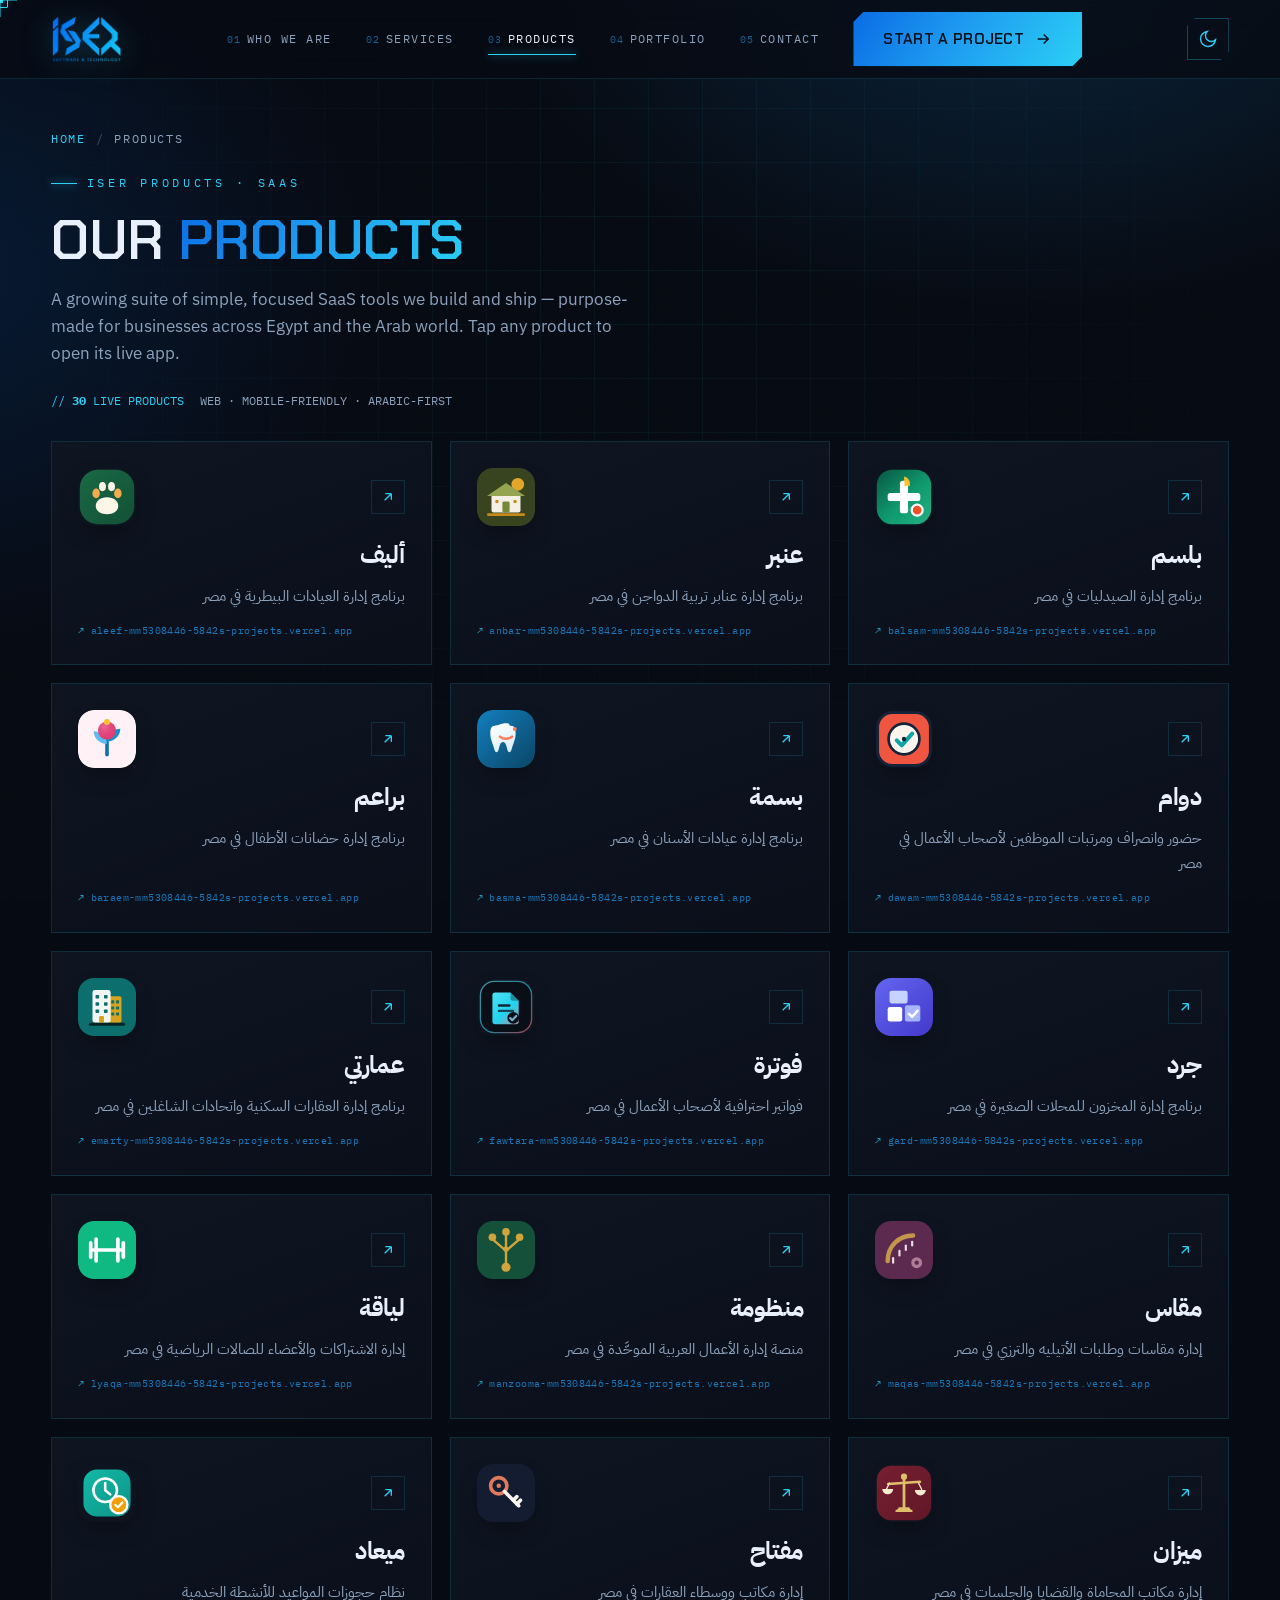
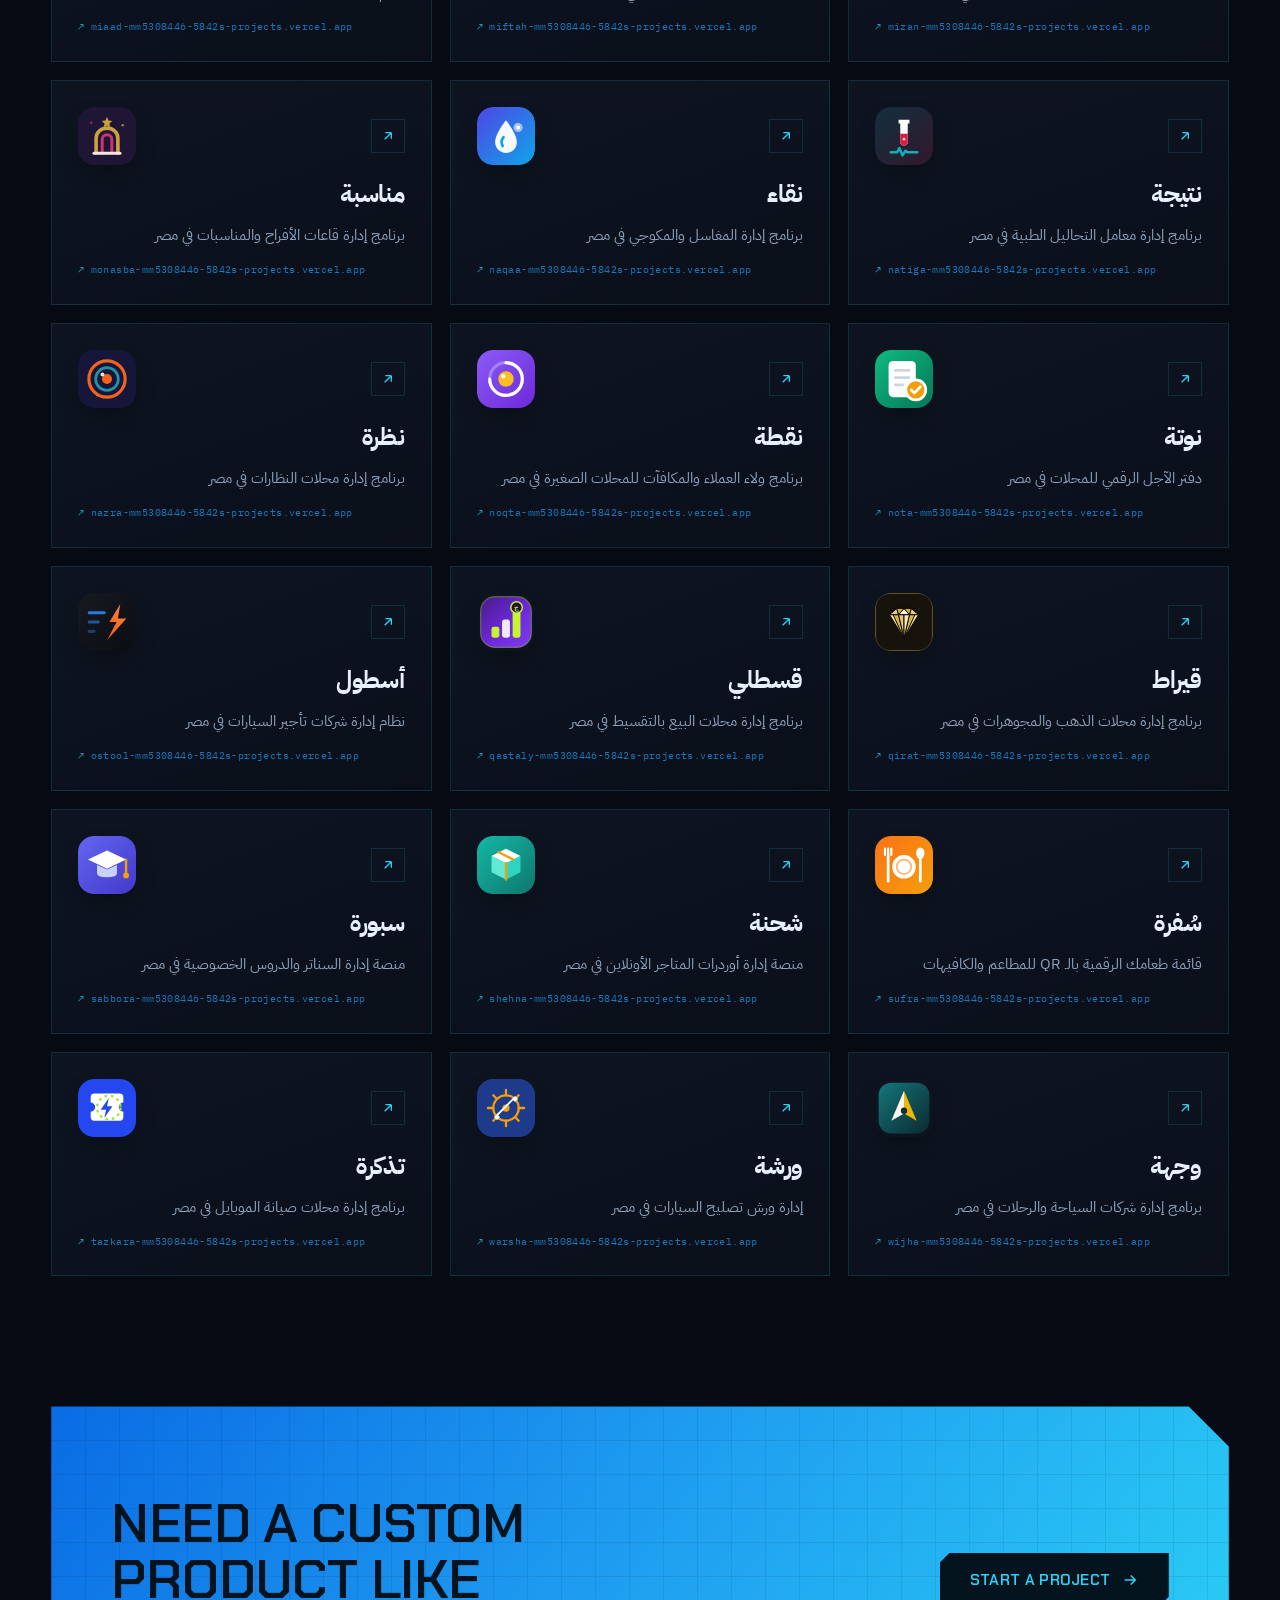
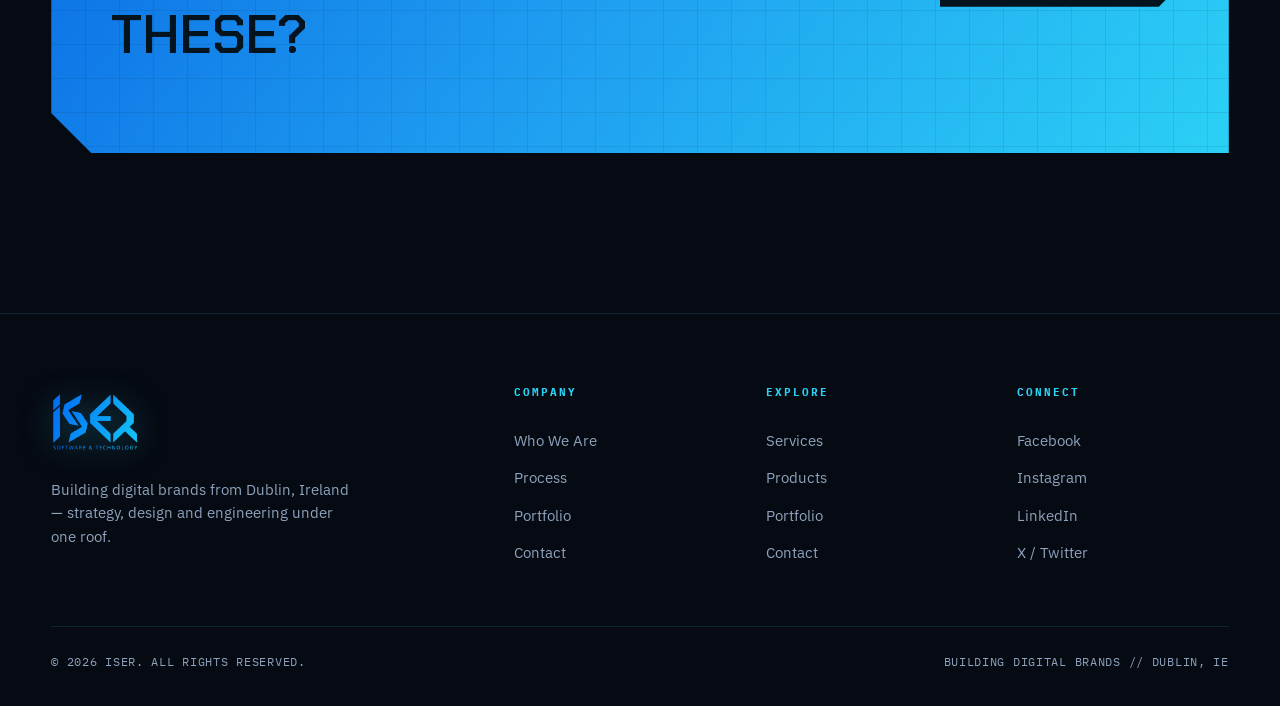
==== products.html @ 521febb8 "Add Products page with 30 live SaaS products - New products.html: data-driven grid of 30 ISER SaaS p" ====
<!DOCTYPE html>
<html lang="en">
<head>
<meta charset="UTF-8" />
<meta name="viewport" content="width=device-width, initial-scale=1.0" />
<title>Products — ISER Software &amp; Technology</title>
<meta name="description" content="ISER products — a suite of simple, powerful Arabic SaaS tools for businesses in Egypt: clinics, invoicing, inventory, bookings, schools and more." />
<meta name="theme-color" content="#060A12" />
<link rel="icon" href="data:image/svg+xml,%3Csvg xmlns='http://www.w3.org/2000/svg' viewBox='0 0 40 44'%3E%3Cdefs%3E%3ClinearGradient id='g' x1='0' y1='0' x2='1' y2='1'%3E%3Cstop offset='0' stop-color='%230A6CE4'/%3E%3Cstop offset='1' stop-color='%232BD0F5'/%3E%3C/linearGradient%3E%3C/defs%3E%3Cpath d='M2 7 L9 4 L9 33 L2 36 Z' fill='url(%23g)'/%3E%3Cpath d='M14 4 L26 9 L20 14 L14 11 Z' fill='url(%23g)'/%3E%3Cpath d='M14 16 L26 11 L26 21 L14 26 Z' fill='url(%23g)'/%3E%3Cpath d='M14 28 L26 23 L20 33 L14 40 Z' fill='url(%23g)'/%3E%3Cpath d='M30 4 L38 9 L38 20 L30 24 L34 14 Z' fill='url(%23g)'/%3E%3Cpath d='M30 26 L38 23 L38 40 L30 40 Z' fill='url(%23g)'/%3E%3C/svg%3E" />
<script>(function(){try{if(localStorage.getItem('iser-theme')==='light')document.documentElement.setAttribute('data-theme','light');}catch(e){}})();</script>
<link rel="preconnect" href="https://fonts.googleapis.com" />
<link rel="preconnect" href="https://fonts.gstatic.com" crossorigin />
<link href="https://fonts.googleapis.com/css2?family=Chakra+Petch:wght@400;500;600;700&family=IBM+Plex+Mono:wght@400;500;600&family=IBM+Plex+Sans:wght@400;500;600;700&family=IBM+Plex+Sans+Arabic:wght@400;500;600;700&display=swap" rel="stylesheet" />
<link rel="stylesheet" href="assets/iser.css" />
</head>
<body>
<a class="skip" href="#main">Skip to content</a>
<div class="bg-field"></div>
<div class="bg-grid"></div>
<div class="bg-noise"></div>
<div class="progress" id="progress"></div>
<div class="reticle" id="reticle"><i></i></div>
<div class="dot-follow" id="dot"></div>

<!-- ============ HEADER ============ -->
<header id="header" class="scrolled">
  <div class="wrap nav">
    <a href="index.html" class="brand" aria-label="ISER — Software &amp; Technology, home" data-hot>
      <img src="logo.png" alt="ISER — Software &amp; Technology" class="brand-logo" width="72" height="50" />
    </a>
    <nav class="menu">
      <a class="lnk" href="index.html#about"><span>01</span>Who We Are</a>
      <a class="lnk" href="index.html#services"><span>02</span>Services</a>
      <a class="lnk active" href="products.html"><span>03</span>Products</a>
      <a class="lnk" href="index.html#work"><span>04</span>Portfolio</a>
      <a class="lnk" href="index.html#contact"><span>05</span>Contact</a>
      <a class="btn btn-primary" href="index.html#contact" data-hot>Start a Project
        <svg viewBox="0 0 24 24" fill="none" stroke="currentColor" stroke-width="2"><path d="M5 12h14M13 6l6 6-6 6"/></svg>
      </a>
    </nav>
    <div class="nav-right">
      <button class="theme-toggle" id="themeToggle" aria-label="Toggle colour theme" data-hot></button>
      <button class="burger" id="burger" aria-label="Menu"><span></span><span></span><span></span></button>
    </div>
  </div>
</header>
<div class="mobile-menu" id="mobileMenu">
  <a href="index.html#about">Who We Are</a>
  <a href="index.html#services">Services</a>
  <a href="products.html">Products</a>
  <a href="index.html#work">Portfolio</a>
  <a href="index.html#contact">Contact</a>
  <a class="btn btn-primary" href="index.html#contact">Start a Project</a>
</div>

<!-- ============ PRODUCTS ============ -->
<main class="pd wrap" id="main">
  <div class="pd-breadcrumb">
    <a href="index.html" data-hot>Home</a><span class="sep">/</span>
    <span>Products</span>
  </div>

  <div class="section-head reveal show" style="margin-bottom:30px">
    <span class="eyebrow">ISER PRODUCTS · SaaS</span>
    <h2>Our <span class="grad-text">Products</span></h2>
    <p class="lead">A growing suite of simple, focused SaaS tools we build and ship — purpose-made for businesses across Egypt and the Arab world. Tap any product to open its live app.</p>
    <div class="products-meta">
      <span>// <b id="pcount">0</b> LIVE PRODUCTS</span>
      <span style="color:var(--muted)">WEB · MOBILE-FRIENDLY · ARABIC-FIRST</span>
    </div>
  </div>

  <div class="products-grid" id="grid"></div>
</main>

<!-- ============ CTA BAND ============ -->
<section class="section" style="padding-top:90px">
  <div class="wrap">
    <div class="cta-band reveal show">
      <div class="inner">
        <h2>Need a custom product like these?</h2>
        <a class="btn btn-dark" href="index.html#contact" data-hot>Start a Project
          <svg viewBox="0 0 24 24" fill="none" stroke="currentColor" stroke-width="2"><path d="M5 12h14M13 6l6 6-6 6"/></svg>
        </a>
      </div>
    </div>
  </div>
</section>

<!-- ============ FOOTER ============ -->
<footer>
  <div class="wrap">
    <div class="top">
      <div class="fcol">
        <a href="index.html" class="brand" style="margin-bottom:6px" data-hot>
          <img src="logo.png" alt="ISER — Software &amp; Technology" class="brand-logo footer-logo" width="89" height="62" />
        </a>
        <p class="ftag">Building digital brands from Dublin, Ireland — strategy, design and engineering under one roof.</p>
      </div>
      <div class="fcol">
        <h5>Company</h5>
        <a href="index.html#about">Who We Are</a><a href="index.html#process">Process</a><a href="index.html#work">Portfolio</a><a href="index.html#contact">Contact</a>
      </div>
      <div class="fcol">
        <h5>Explore</h5>
        <a href="index.html#services">Services</a><a href="products.html">Products</a><a href="index.html#work">Portfolio</a><a href="index.html#contact">Contact</a>
      </div>
      <div class="fcol">
        <h5>Connect</h5>
        <a href="https://facebook.com/profile.php?id=100067185625061" target="_blank" rel="noopener">Facebook</a>
        <a href="https://instagram.com/iser0pp/" target="_blank" rel="noopener">Instagram</a>
        <a href="https://linkedin.com/in/iser-co-bb076230a/" target="_blank" rel="noopener">LinkedIn</a>
        <a href="https://twitter.com/isertech" target="_blank" rel="noopener">X / Twitter</a>
      </div>
    </div>
    <div class="bottom">
      <span>© 2026 ISER. ALL RIGHTS RESERVED.</span>
      <span>BUILDING DIGITAL BRANDS // DUBLIN, IE</span>
    </div>
  </div>
</footer>

<a class="totop" id="totop" href="#main" aria-label="Back to top">
  <svg viewBox="0 0 24 24" fill="none" stroke="currentColor" stroke-width="2"><path d="m6 14 6-6 6 6"/></svg>
</a>

<script>
/* ===== products data (injected at build) ===== */
var PRODUCTS=[{"slug":"aleef","name":"أليف","tagline":"برنامج إدارة العيادات البيطرية في مصر"},{"slug":"anbar","name":"عنبر","tagline":"برنامج إدارة عنابر تربية الدواجن في مصر"},{"slug":"balsam","name":"بلسم","tagline":"برنامج إدارة الصيدليات في مصر"},{"slug":"baraem","name":"براعم","tagline":"برنامج إدارة حضانات الأطفال في مصر"},{"slug":"basma","name":"بسمة","tagline":"برنامج إدارة عيادات الأسنان في مصر"},{"slug":"dawam","name":"دوام","tagline":"حضور وانصراف ومرتبات الموظفين لأصحاب الأعمال في مصر"},{"slug":"emarty","name":"عمارتي","tagline":"برنامج إدارة العقارات السكنية واتحادات الشاغلين في مصر"},{"slug":"fawtara","name":"فوترة","tagline":"فواتير احترافية لأصحاب الأعمال في مصر"},{"slug":"gard","name":"جرد","tagline":"برنامج إدارة المخزون للمحلات الصغيرة في مصر"},{"slug":"lyaqa","name":"لياقة","tagline":"إدارة الاشتراكات والأعضاء للصالات الرياضية في مصر"},{"slug":"manzooma","name":"منظومة","tagline":"منصة إدارة الأعمال العربية الموحَّدة في مصر"},{"slug":"maqas","name":"مقاس","tagline":"إدارة مقاسات وطلبات الأتيليه والترزي في مصر"},{"slug":"miaad","name":"ميعاد","tagline":"نظام حجوزات المواعيد للأنشطة الخدمية"},{"slug":"miftah","name":"مفتاح","tagline":"إدارة مكاتب ووسطاء العقارات في مصر"},{"slug":"mizan","name":"ميزان","tagline":"إدارة مكاتب المحاماة والقضايا والجلسات في مصر"},{"slug":"monasba","name":"مناسبة","tagline":"برنامج إدارة قاعات الأفراح والمناسبات في مصر"},{"slug":"naqaa","name":"نقاء","tagline":"برنامج إدارة المغاسل والمكوجي في مصر"},{"slug":"natiga","name":"نتيجة","tagline":"برنامج إدارة معامل التحاليل الطبية في مصر"},{"slug":"nazra","name":"نظرة","tagline":"برنامج إدارة محلات النظارات في مصر"},{"slug":"noqta","name":"نقطة","tagline":"برنامج ولاء العملاء والمكافآت للمحلات الصغيرة في مصر"},{"slug":"nota","name":"نوتة","tagline":"دفتر الآجل الرقمي للمحلات في مصر"},{"slug":"ostool","name":"أسطول","tagline":"نظام إدارة شركات تأجير السيارات في مصر"},{"slug":"qastaly","name":"قسطلي","tagline":"برنامج إدارة محلات البيع بالتقسيط في مصر"},{"slug":"qirat","name":"قيراط","tagline":"برنامج إدارة محلات الذهب والمجوهرات في مصر"},{"slug":"sabbora","name":"سبورة","tagline":"منصة إدارة السناتر والدروس الخصوصية في مصر"},{"slug":"shehna","name":"شحنة","tagline":"منصة إدارة أوردرات المتاجر الأونلاين في مصر"},{"slug":"sufra","name":"سُفرة","tagline":"قائمة طعامك الرقمية بالـ QR للمطاعم والكافيهات"},{"slug":"tazkara","name":"تذكرة","tagline":"برنامج إدارة محلات صيانة الموبايل في مصر"},{"slug":"warsha","name":"ورشة","tagline":"إدارة ورش تصليح السيارات في مصر"},{"slug":"wijha","name":"وجهة","tagline":"برنامج إدارة شركات السياحة والرحلات في مصر"}];
var SCOPE='mm5308446-5842s-projects';

(function(){
  var grid=document.getElementById('grid');
  var arrow='<svg viewBox="0 0 24 24" fill="none" stroke="currentColor" stroke-width="2"><path d="M7 17 17 7M17 7H8M17 7v9"/></svg>';
  grid.innerHTML=PRODUCTS.map(function(p,i){
    var host=p.slug+'-'+SCOPE+'.vercel.app';
    var url='https://'+host+'/';
    return '<a class="pcard reveal" style="transition-delay:'+((i%6)*55)+'ms" href="'+url+'" target="_blank" rel="noopener" data-hot>'
      +'<div class="pcard-top"><img class="pcard-logo" src="assets/products/'+p.slug+'.svg" alt="'+p.name+'" loading="lazy" width="58" height="58">'
      +'<span class="pcard-go">'+arrow+'</span></div>'
      +'<h3 class="ar" dir="rtl">'+p.name+'</h3>'
      +'<p class="ar" dir="rtl">'+p.tagline+'</p>'
      +'<span class="purl">'+host+'</span></a>';
  }).join('');
  var c=document.getElementById('pcount'); if(c) c.textContent=PRODUCTS.length;

  var io=new IntersectionObserver(function(es){es.forEach(function(e){if(e.isIntersecting){e.target.classList.add('show');io.unobserve(e.target);}});},{threshold:.08});
  document.querySelectorAll('.reveal').forEach(function(el){io.observe(el);});
  bindHot();
})();

/* ===== shared interactions ===== */
function bindHot(){
  var ret=document.getElementById('reticle');if(!ret)return;
  document.querySelectorAll('a,button,input,textarea,[data-hot]').forEach(function(el){
    if(el.__hot)return; el.__hot=1;
    el.addEventListener('mouseenter',function(){ret.classList.add('hot');});
    el.addEventListener('mouseleave',function(){ret.classList.remove('hot');});
  });
}
(function(){
  if(window.matchMedia('(max-width:900px)').matches) return;
  var ret=document.getElementById('reticle'),dot=document.getElementById('dot');
  var mx=0,my=0,dx=0,dy=0;
  addEventListener('mousemove',function(e){mx=e.clientX;my=e.clientY;ret.style.transform='translate('+mx+'px,'+my+'px)';});
  (function loop(){dx+=(mx-dx)*.18;dy+=(my-dy)*.18;dot.style.transform='translate('+dx+'px,'+dy+'px)';requestAnimationFrame(loop);})();
  addEventListener('mousedown',function(){ret.classList.add('dot');});
  addEventListener('mouseup',function(){ret.classList.remove('dot');});
})();

var header=document.getElementById('header'),progress=document.getElementById('progress'),totop=document.getElementById('totop');
addEventListener('scroll',function(){
  var y=scrollY;totop.classList.toggle('show',y>500);
  var h=document.documentElement.scrollHeight-innerHeight;progress.style.width=(h>0?y/h*100:0)+'%';
},{passive:true});

var burger=document.getElementById('burger'),mm=document.getElementById('mobileMenu');
burger.addEventListener('click',function(){mm.classList.toggle('open');});
mm.querySelectorAll('a').forEach(function(a){a.addEventListener('click',function(){mm.classList.remove('open');});});

(function(){
  var root=document.documentElement,btn=document.getElementById('themeToggle');if(!btn)return;
  var moon='<svg viewBox="0 0 24 24" fill="none" stroke="currentColor" stroke-width="1.7"><path d="M21 13A9 9 0 1 1 11 3a7 7 0 0 0 10 10Z"/></svg>';
  var sun='<svg viewBox="0 0 24 24" fill="none" stroke="currentColor" stroke-width="1.7"><circle cx="12" cy="12" r="4"/><path d="M12 2v2M12 20v2M2 12h2M20 12h2M5 5l1.4 1.4M17.6 17.6 19 19M19 5l-1.4 1.4M6.4 17.6 5 19"/></svg>';
  function paint(){var light=root.getAttribute('data-theme')==='light';btn.innerHTML=light?sun:moon;
    btn.setAttribute('aria-label',light?'Switch to dark mode':'Switch to light mode');}
  paint();
  btn.addEventListener('click',function(){var light=root.getAttribute('data-theme')==='light';
    if(light){root.removeAttribute('data-theme');}else{root.setAttribute('data-theme','light');}
    try{localStorage.setItem('iser-theme',light?'dark':'light');}catch(e){}paint();});
})();
</script>
</body>
</html>
---- assets/iser.css ----
/* ============================================================
   ISER — "Engineered / Blueprint" design system
   Angular, faceted, technical. Brand blue→cyan from the logo.
   ============================================================ */
:root{
  --ink:#060A12;
  --ink-2:#0A0F1A;
  --panel:#0E1521;
  --panel-2:#111A28;
  --line:rgba(43,208,245,.14);
  --line-strong:rgba(43,208,245,.30);
  --blue-deep:#0A6CE4;
  --blue:#1E9BF0;
  --cyan:#2BD0F5;
  --cyan-lt:#5FE0FF;
  --text:#E7F0FB;
  --muted:#8DA2BC;
  --muted-2:#5E738F;
  --grad:linear-gradient(125deg,var(--blue-deep) 0%,var(--blue) 45%,var(--cyan) 100%);
  --grad-soft:linear-gradient(125deg,rgba(10,108,228,.18),rgba(43,208,245,.18));
  --cut:18px;
  --maxw:1240px;
  --ease:cubic-bezier(.16,1,.3,1);
}
/* ---- light theme (keeps brand blue/cyan + angular identity) ---- */
[data-theme="light"]{
  --ink:#EEF4FC;--ink-2:#E3ECF8;--panel:#FFFFFF;--panel-2:#F3F8FF;
  --line:rgba(10,90,200,.16);--line-strong:rgba(10,90,200,.34);
  --text:#091A2C;--muted:#4A6079;
  --grad-soft:linear-gradient(125deg,rgba(10,108,228,.12),rgba(43,208,245,.14));
}
[data-theme="light"] .bg-field{background:radial-gradient(900px 600px at 80% -5%,rgba(30,155,240,.16),transparent 60%),radial-gradient(800px 700px at -5% 30%,rgba(10,108,228,.10),transparent 55%),var(--ink)}
[data-theme="light"] header.scrolled{background:rgba(255,255,255,.82)}
[data-theme="light"] .mobile-menu{background:rgba(238,244,252,.97)}
[data-theme="light"] .marquee{background:rgba(10,108,228,.04)}
[data-theme="light"] .bg-noise{opacity:.02}
[data-theme="light"] .reticle{mix-blend-mode:normal}
[data-theme="light"] .hero-card,[data-theme="light"] .form{box-shadow:0 24px 60px -34px rgba(10,90,200,.5)}
*{margin:0;padding:0;box-sizing:border-box}
html{scroll-behavior:smooth}
body{
  background:var(--ink);
  color:var(--text);
  font-family:"IBM Plex Sans",sans-serif;
  line-height:1.6;
  overflow-x:hidden;
  -webkit-font-smoothing:antialiased;
  cursor:none;
}
@media (max-width:900px){body{cursor:auto}}
::selection{background:var(--cyan);color:#03121b}
a{color:inherit;text-decoration:none}
img,svg{display:block;max-width:100%}
:focus-visible{outline:2px solid var(--cyan);outline-offset:3px}
.skip{position:fixed;left:-9999px;top:0;z-index:2000;background:var(--cyan);color:#02121d;padding:10px 16px;
  font-family:"IBM Plex Mono",monospace;font-size:.78rem;letter-spacing:.1em;text-transform:uppercase}
.skip:focus{left:10px;top:10px}
.nav-right{display:flex;align-items:center;gap:14px}
.theme-toggle{width:42px;height:42px;display:grid;place-items:center;background:transparent;border:1px solid var(--line-strong);color:var(--cyan);cursor:none;
  clip-path:polygon(8px 0,100% 0,100% calc(100% - 8px),calc(100% - 8px) 100%,0 100%,0 8px);transition:.3s var(--ease)}
.theme-toggle:hover{background:var(--grad-soft);transform:translateY(-2px)}
.theme-toggle svg{width:20px;height:20px}

/* ---- Blueprint backdrop ---- */
.bg-field{position:fixed;inset:0;z-index:-3;background:
  radial-gradient(900px 600px at 80% -5%,rgba(30,155,240,.18),transparent 60%),
  radial-gradient(800px 700px at -5% 30%,rgba(10,108,228,.16),transparent 55%),
  var(--ink);}
.bg-grid{position:fixed;inset:0;z-index:-2;pointer-events:none;opacity:.5;
  background-image:linear-gradient(var(--line) 1px,transparent 1px),linear-gradient(90deg,var(--line) 1px,transparent 1px);
  background-size:54px 54px;mask-image:radial-gradient(circle at 50% 30%,#000 0%,transparent 78%);
  animation:gridpan 24s linear infinite;}
@keyframes gridpan{to{background-position:54px 54px}}
.bg-noise{position:fixed;inset:0;z-index:-1;pointer-events:none;opacity:.035;mix-blend-mode:overlay;
  background-image:url("data:image/svg+xml,%3Csvg xmlns='http://www.w3.org/2000/svg' width='120' height='120'%3E%3Cfilter id='n'%3E%3CfeTurbulence type='fractalNoise' baseFrequency='.85' numOctaves='3'/%3E%3C/filter%3E%3Crect width='100%25' height='100%25' filter='url(%23n)'/%3E%3C/svg%3E");}

/* ---- custom cursor reticle ---- */
.reticle{position:fixed;top:0;left:0;z-index:9999;pointer-events:none;width:34px;height:34px;margin:-17px 0 0 -17px;
  transition:transform .12s var(--ease),opacity .2s,width .2s,height .2s;mix-blend-mode:screen}
.reticle::before,.reticle::after{content:"";position:absolute;background:var(--cyan)}
.reticle::before{left:50%;top:0;width:1px;height:100%;transform:translateX(-.5px)}
.reticle::after{top:50%;left:0;height:1px;width:100%;transform:translateY(-.5px)}
.reticle i{position:absolute;inset:9px;border:1px solid var(--cyan);border-radius:1px}
.reticle.dot i{inset:13px;background:var(--cyan)}
.reticle.hot{width:54px;height:54px;margin:-27px 0 0 -27px}
.dot-follow{position:fixed;z-index:9998;width:6px;height:6px;background:var(--cyan);margin:-3px 0 0 -3px;pointer-events:none;
  box-shadow:0 0 12px var(--cyan);transition:transform .03s linear}

/* ---- scroll progress (top blade) ---- */
.progress{position:fixed;top:0;left:0;height:2px;width:0;z-index:1000;background:var(--grad);box-shadow:0 0 14px var(--cyan)}

/* ---- shells & utility ---- */
.wrap{width:min(92%,var(--maxw));margin-inline:auto}
.eyebrow{font-family:"IBM Plex Mono",monospace;font-size:.72rem;letter-spacing:.32em;text-transform:uppercase;color:var(--cyan);
  display:inline-flex;align-items:center;gap:.6rem}
.eyebrow::before{content:"";width:26px;height:1px;background:var(--cyan);box-shadow:0 0 8px var(--cyan)}
h1,h2,h3,h4{font-family:"Chakra Petch",sans-serif;font-weight:600;line-height:1.02;letter-spacing:-.01em}
.grad-text{background:var(--grad);-webkit-background-clip:text;background-clip:text;color:transparent}
.section{padding:120px 0;position:relative}
.section-head{display:flex;flex-direction:column;gap:18px;margin-bottom:60px;max-width:760px}
.section-head h2{font-size:clamp(2rem,4.6vw,3.5rem);text-transform:uppercase}
.lead{color:var(--muted);font-size:1.05rem;max-width:60ch}

/* chamfered / cut-corner panel */
.cut{clip-path:polygon(0 0,calc(100% - var(--cut)) 0,100% var(--cut),100% 100%,var(--cut) 100%,0 calc(100% - var(--cut)))}
.cut-tr{clip-path:polygon(0 0,calc(100% - var(--cut)) 0,100% var(--cut),100% 100%,0 100%)}

/* buttons */
.btn{position:relative;display:inline-flex;align-items:center;gap:.65rem;font-family:"Chakra Petch",sans-serif;font-weight:600;
  font-size:.95rem;letter-spacing:.02em;padding:15px 30px;text-transform:uppercase;cursor:none;border:0;
  clip-path:polygon(10px 0,100% 0,100% calc(100% - 10px),calc(100% - 10px) 100%,0 100%,0 10px);transition:transform .3s var(--ease)}
.btn svg{width:18px;height:18px}
.btn-primary{background:var(--grad);color:#02121d;box-shadow:0 10px 40px -12px rgba(43,208,245,.7)}
.btn-primary:hover{transform:translateY(-3px)}
.btn-ghost{background:transparent;color:var(--text);box-shadow:inset 0 0 0 1px var(--line-strong)}
.btn-ghost:hover{box-shadow:inset 0 0 0 1px var(--cyan);color:var(--cyan);transform:translateY(-3px)}

/* corner ticks decoration */
.ticks{position:absolute;inset:0;pointer-events:none}
.ticks span{position:absolute;width:10px;height:10px;border:1px solid var(--line-strong)}
.ticks span:nth-child(1){top:-1px;left:-1px;border-right:0;border-bottom:0}
.ticks span:nth-child(2){top:-1px;right:-1px;border-left:0;border-bottom:0}
.ticks span:nth-child(3){bottom:-1px;left:-1px;border-right:0;border-top:0}
.ticks span:nth-child(4){bottom:-1px;right:-1px;border-left:0;border-top:0}

/* ============ HEADER ============ */
header{position:fixed;top:0;left:0;right:0;z-index:900;transition:background .4s,backdrop-filter .4s,border-color .4s;
  border-bottom:1px solid transparent}
header.scrolled{background:rgba(7,11,19,.72);backdrop-filter:blur(14px);border-bottom:1px solid var(--line)}
.nav{display:flex;align-items:center;justify-content:space-between;height:78px}
.brand{display:flex;align-items:center;gap:12px}
.logo-mark{width:38px;height:42px;filter:drop-shadow(0 4px 14px rgba(43,208,245,.45))}
.brand-logo{height:50px;width:auto;display:block;filter:drop-shadow(0 4px 16px rgba(43,208,245,.30));transition:transform .35s var(--ease)}
.brand:hover .brand-logo{transform:translateY(-1px) scale(1.02)}
.footer-logo{height:62px}
@media (max-width:640px){.brand-logo{height:42px}}
.logo-word{display:flex;flex-direction:column;line-height:1}
.logo-word b{font-family:"Chakra Petch",sans-serif;font-weight:700;font-size:1.5rem;letter-spacing:.18em;
  background:var(--grad);-webkit-background-clip:text;background-clip:text;color:transparent}
.logo-word small{font-family:"IBM Plex Mono",monospace;font-size:.5rem;letter-spacing:.42em;color:var(--muted);margin-top:3px}
.menu{display:flex;align-items:center;gap:34px}
.menu a.lnk{font-family:"IBM Plex Mono",monospace;font-size:.78rem;letter-spacing:.12em;text-transform:uppercase;color:var(--muted);
  position:relative;padding:6px 0;cursor:none;transition:color .25s}
.menu a.lnk::after{content:"";position:absolute;left:0;bottom:0;height:1px;width:0;background:var(--cyan);transition:width .3s var(--ease);box-shadow:0 0 8px var(--cyan)}
.menu a.lnk:hover,.menu a.lnk.active{color:var(--text)}
.menu a.lnk:hover::after,.menu a.lnk.active::after{width:100%}
.menu a.lnk span{color:var(--blue);opacity:.6;margin-right:5px;font-size:.65rem}
.burger{display:none;flex-direction:column;gap:5px;background:none;border:0;cursor:pointer;padding:8px}
.burger span{width:24px;height:2px;background:var(--text);transition:.3s}
.mobile-menu{position:fixed;inset:0;z-index:899;background:rgba(6,10,18,.97);backdrop-filter:blur(8px);
  display:flex;flex-direction:column;justify-content:center;align-items:center;gap:30px;
  clip-path:circle(0% at 92% 6%);transition:clip-path .6s var(--ease);pointer-events:none}
.mobile-menu.open{clip-path:circle(150% at 92% 6%);pointer-events:auto}
.mobile-menu a{font-family:"Chakra Petch",sans-serif;font-size:1.8rem;letter-spacing:.04em;text-transform:uppercase}

/* ============ HERO ============ */
.hero{min-height:100vh;display:flex;align-items:center;position:relative;padding-top:78px;overflow:hidden}
.hero-shards{position:absolute;inset:0;z-index:0;pointer-events:none}
.shard{position:absolute;background:var(--grad);opacity:.5;filter:blur(.3px)}
.shard.s1{width:120px;height:280px;top:12%;right:8%;clip-path:polygon(0 18%,100% 0,100% 82%,0 100%);opacity:.16;animation:floaty 14s ease-in-out infinite}
.shard.s2{width:80px;height:180px;top:55%;right:22%;clip-path:polygon(0 0,100% 20%,100% 100%,0 80%);opacity:.22;animation:floaty 11s ease-in-out infinite reverse}
.shard.s3{width:60px;height:130px;top:24%;right:30%;clip-path:polygon(0 12%,100% 0,100% 88%,0 100%);opacity:.3;animation:floaty 9s ease-in-out infinite}
@keyframes floaty{0%,100%{transform:translateY(0) rotate(0)}50%{transform:translateY(-28px) rotate(3deg)}}
.hero-grid{display:grid;grid-template-columns:1.15fr .85fr;gap:50px;align-items:center;position:relative;z-index:2;width:100%}
.hero h1{font-size:clamp(2.8rem,7.4vw,6.2rem);text-transform:uppercase;font-weight:700;margin:26px 0 22px}
.hero h1 .line{display:block;overflow:hidden}
.hero h1 .line span.up{display:block;transform:translateY(110%);animation:riseUp 1s var(--ease) forwards}
.hero h1 .line:nth-child(1) span.up{animation-delay:.15s}
.hero h1 .line:nth-child(2) span.up{animation-delay:.30s}
@keyframes riseUp{to{transform:translateY(0)}}
.rotator{position:relative;display:inline-block;vertical-align:top}
.rotator .word{position:absolute;left:0;top:0;white-space:nowrap;opacity:0;transform:translateY(40%);
  background:var(--grad);-webkit-background-clip:text;background-clip:text;color:transparent}
.rotator .word.in{opacity:1;transform:translateY(0);transition:opacity .5s,transform .5s var(--ease)}
.rotator .word.out{opacity:0;transform:translateY(-40%);transition:opacity .5s,transform .5s var(--ease)}
.rotator .ghost{visibility:hidden}
.hero p.sub{color:var(--muted);font-size:1.12rem;max-width:46ch;margin-bottom:34px;opacity:0;animation:fadeUp .8s .6s var(--ease) forwards}
.hero-cta{display:flex;gap:16px;flex-wrap:wrap;opacity:0;animation:fadeUp .8s .75s var(--ease) forwards}
@keyframes fadeUp{from{opacity:0;transform:translateY(24px)}to{opacity:1;transform:translateY(0)}}
/* hero data card */
.hero-card{position:relative;background:linear-gradient(160deg,var(--panel),var(--ink-2));border:1px solid var(--line);
  padding:30px;opacity:0;animation:fadeUp .9s .5s var(--ease) forwards;overflow:hidden}
.hero-card .scan{position:absolute;left:0;right:0;height:60px;top:0;background:linear-gradient(180deg,rgba(43,208,245,.16),transparent);
  animation:scan 4s linear infinite}
@keyframes scan{0%{top:-60px}100%{top:100%}}
.hero-card h4{font-family:"IBM Plex Mono",monospace;font-weight:500;font-size:.72rem;letter-spacing:.2em;color:var(--cyan);text-transform:uppercase;margin-bottom:20px;display:flex;justify-content:space-between}
.hc-row{display:flex;justify-content:space-between;align-items:center;padding:13px 0;border-bottom:1px dashed var(--line)}
.hc-row:last-child{border-bottom:0}
.hc-row span{font-family:"IBM Plex Mono",monospace;font-size:.82rem;color:var(--muted)}
.hc-row b{font-family:"Chakra Petch",sans-serif;font-size:1.05rem;color:var(--text)}
.hc-bar{height:5px;background:var(--ink);margin-top:6px;overflow:hidden}
.hc-bar i{display:block;height:100%;background:var(--grad);width:0;transition:width 1.4s var(--ease)}
.scroll-ind{position:absolute;bottom:26px;left:50%;transform:translateX(-50%);display:flex;flex-direction:column;align-items:center;gap:8px;
  font-family:"IBM Plex Mono",monospace;font-size:.62rem;letter-spacing:.3em;color:var(--muted);text-transform:uppercase;z-index:3}
.scroll-ind .bar{width:1px;height:46px;background:linear-gradient(var(--cyan),transparent);position:relative;overflow:hidden}
.scroll-ind .bar::after{content:"";position:absolute;top:0;left:0;width:100%;height:14px;background:var(--cyan);animation:drop 1.8s var(--ease) infinite}
@keyframes drop{0%{top:-14px}60%,100%{top:100%}}

/* ============ MARQUEE ============ */
.marquee{border-top:1px solid var(--line);border-bottom:1px solid var(--line);padding:22px 0;overflow:hidden;background:rgba(10,15,26,.5)}
.marquee-track{display:flex;gap:54px;width:max-content;animation:scrollx 28s linear infinite}
.marquee:hover .marquee-track{animation-play-state:paused}
.marquee-track span{font-family:"Chakra Petch",sans-serif;font-weight:600;font-size:1.25rem;letter-spacing:.05em;text-transform:uppercase;color:var(--muted);display:flex;align-items:center;gap:54px;white-space:nowrap}
.marquee-track span::after{content:"◢";color:var(--cyan);font-size:.8rem}
@keyframes scrollx{to{transform:translateX(-50%)}}

/* ============ STATS ============ */
.stats{display:grid;grid-template-columns:repeat(4,1fr);gap:0;border:1px solid var(--line)}
.stat{padding:38px 30px;position:relative;border-right:1px solid var(--line);overflow:hidden;transition:background .3s}
.stat:last-child{border-right:0}
.stat:hover{background:var(--grad-soft)}
.stat .num{font-family:"Chakra Petch",sans-serif;font-weight:700;font-size:3rem;line-height:1;
  background:var(--grad);-webkit-background-clip:text;background-clip:text;color:transparent}
.stat .lbl{font-family:"IBM Plex Mono",monospace;font-size:.74rem;letter-spacing:.14em;text-transform:uppercase;color:var(--muted);margin-top:12px}
.stat .tick{position:absolute;top:14px;right:16px;font-family:"IBM Plex Mono",monospace;font-size:.7rem;color:var(--blue);opacity:.5}

/* ============ ABOUT ============ */
.about-grid{display:grid;grid-template-columns:1fr 1fr;gap:64px;align-items:center}
.values{list-style:none;margin-top:30px;display:flex;flex-direction:column;gap:0}
.values li{display:flex;gap:18px;align-items:flex-start;padding:20px 0;border-top:1px solid var(--line)}
.values li:last-child{border-bottom:1px solid var(--line)}
.values .vi{flex:none;width:42px;height:42px;display:grid;place-items:center;background:var(--grad-soft);color:var(--cyan)}
.values .vi svg{width:22px;height:22px}
.values h4{font-size:1.1rem;text-transform:uppercase;letter-spacing:.02em;margin-bottom:3px}
.values p{color:var(--muted);font-size:.92rem}
/* about visual — blueprint figure */
.blueprint{position:relative;aspect-ratio:1/1;border:1px solid var(--line-strong);padding:26px;background:
  radial-gradient(circle at 50% 50%,rgba(30,155,240,.1),transparent 70%)}
.blueprint svg{width:100%;height:100%}
.bp-label{position:absolute;font-family:"IBM Plex Mono",monospace;font-size:.6rem;letter-spacing:.15em;color:var(--cyan);text-transform:uppercase}
.bp-label.tl{top:10px;left:14px}.bp-label.br{bottom:10px;right:14px}
.draw{stroke-dasharray:400;stroke-dashoffset:400;animation:draw 2.4s var(--ease) forwards}
@keyframes draw{to{stroke-dashoffset:0}}
.pulse{transform-origin:center;animation:pulse 3s ease-in-out infinite}
@keyframes pulse{0%,100%{opacity:.2;transform:scale(.8)}50%{opacity:.8;transform:scale(1.15)}}

/* ============ SERVICES ============ */
.svc-grid{display:grid;grid-template-columns:repeat(3,1fr);gap:1px;background:var(--line);border:1px solid var(--line)}
.svc{position:relative;background:var(--ink-2);padding:40px 34px;transition:background .4s,transform .4s var(--ease);overflow:hidden;cursor:none}
.svc::before{content:"";position:absolute;left:0;top:0;width:100%;height:2px;background:var(--grad);transform:scaleX(0);transform-origin:left;transition:transform .45s var(--ease)}
.svc:hover{background:var(--panel);transform:translateY(-6px)}
.svc:hover::before{transform:scaleX(1)}
.svc .snum{font-family:"IBM Plex Mono",monospace;font-size:.78rem;color:var(--blue);opacity:.6;letter-spacing:.1em}
.svc .ic{width:54px;height:54px;margin:22px 0 24px;color:var(--cyan);display:grid;place-items:center;
  background:var(--grad-soft);clip-path:polygon(8px 0,100% 0,100% calc(100% - 8px),calc(100% - 8px) 100%,0 100%,0 8px);transition:transform .4s var(--ease)}
.svc:hover .ic{transform:rotate(-6deg) scale(1.06)}
.svc .ic svg{width:28px;height:28px;stroke:currentColor;fill:none;stroke-width:1.5}
.svc h3{font-size:1.32rem;text-transform:uppercase;margin-bottom:12px}
.svc p{color:var(--muted);font-size:.94rem}
.svc .more{margin-top:18px;font-family:"IBM Plex Mono",monospace;font-size:.72rem;letter-spacing:.14em;text-transform:uppercase;color:var(--cyan);
  display:inline-flex;align-items:center;gap:8px;opacity:0;transform:translateX(-8px);transition:.4s var(--ease)}
.svc:hover .more{opacity:1;transform:translateX(0)}

/* ============ PROCESS ============ */
.process{display:grid;grid-template-columns:repeat(4,1fr);gap:24px}
.step{position:relative;padding-top:30px}
.step .line{height:1px;background:var(--line);position:relative;margin-bottom:26px}
.step .line::before{content:"";position:absolute;left:0;top:-3px;width:7px;height:7px;background:var(--cyan);transform:rotate(45deg);box-shadow:0 0 10px var(--cyan)}
.step .pn{font-family:"IBM Plex Mono",monospace;font-size:.74rem;color:var(--blue);letter-spacing:.16em}
.step h4{font-size:1.25rem;text-transform:uppercase;margin:14px 0 10px}
.step p{color:var(--muted);font-size:.9rem}

/* ============ PORTFOLIO ============ */
.port-grid{display:grid;grid-template-columns:repeat(12,1fr);gap:18px}
.proj{position:relative;border:1px solid var(--line);overflow:hidden;min-height:230px;display:flex;flex-direction:column;justify-content:flex-end;
  padding:26px;cursor:none;transition:border-color .4s;isolation:isolate}
.proj::before{content:"";position:absolute;inset:0;z-index:-2;background:linear-gradient(160deg,var(--panel),var(--ink-2))}
.proj::after{content:"";position:absolute;inset:0;z-index:-1;background:var(--grad);opacity:0;transition:opacity .45s}
.proj:hover{border-color:transparent}
.proj:hover::after{opacity:.92}
.proj .ptag{font-family:"IBM Plex Mono",monospace;font-size:.68rem;letter-spacing:.16em;text-transform:uppercase;color:var(--cyan);transition:color .4s;position:relative}
.proj h3{font-size:1.6rem;text-transform:uppercase;margin-top:8px;transition:color .4s;position:relative}
.proj .view{position:absolute;top:24px;right:24px;width:40px;height:40px;display:grid;place-items:center;border:1px solid var(--line-strong);
  opacity:0;transform:translate(8px,-8px) rotate(-30deg);transition:.45s var(--ease)}
.proj:hover .view{opacity:1;transform:translate(0,0) rotate(0)}
.proj:hover .ptag,.proj:hover h3{color:#04141f}
.proj:hover .view{color:#04141f;border-color:#04141f}
.proj .view svg{width:18px;height:18px}
.proj .pnum{position:absolute;top:24px;left:26px;font-family:"IBM Plex Mono",monospace;font-size:.7rem;color:var(--blue);opacity:.6;transition:color .4s}
.proj:hover .pnum{color:rgba(4,20,31,.7)}
/* spans */
.proj.lg{grid-column:span 6}.proj.md{grid-column:span 4}.proj.sm{grid-column:span 3}.proj.col4{grid-column:span 4}

/* ============ CTA BAND ============ */
.cta-band{position:relative;padding:90px 60px;background:var(--grad);color:#03141f;overflow:hidden;
  clip-path:polygon(0 0,calc(100% - 40px) 0,100% 40px,100% 100%,40px 100%,0 calc(100% - 40px))}
.cta-band::after{content:"";position:absolute;inset:0;opacity:.16;background-image:linear-gradient(rgba(3,20,31,.5) 1px,transparent 1px),linear-gradient(90deg,rgba(3,20,31,.5) 1px,transparent 1px);background-size:34px 34px}
.cta-band .inner{position:relative;z-index:2;display:flex;justify-content:space-between;align-items:center;gap:40px;flex-wrap:wrap}
.cta-band h2{font-size:clamp(2rem,4.6vw,3.4rem);text-transform:uppercase;max-width:16ch}
.cta-band .btn-dark{background:#04141f;color:var(--cyan)}
.cta-band .btn-dark:hover{transform:translateY(-3px)}

/* ============ CONTACT ============ */
.contact-grid{display:grid;grid-template-columns:.9fr 1.1fr;gap:54px}
.cinfo{display:flex;flex-direction:column;gap:0}
.cinfo .row{display:flex;gap:18px;align-items:flex-start;padding:24px 0;border-bottom:1px solid var(--line)}
.cinfo .row:first-of-type{border-top:1px solid var(--line)}
.cinfo .ci{flex:none;width:46px;height:46px;display:grid;place-items:center;color:var(--cyan);background:var(--grad-soft)}
.cinfo .ci svg{width:22px;height:22px;stroke:currentColor;fill:none;stroke-width:1.5}
.cinfo .row small{font-family:"IBM Plex Mono",monospace;font-size:.68rem;letter-spacing:.16em;text-transform:uppercase;color:var(--muted);display:block;margin-bottom:4px}
.cinfo .row a,.cinfo .row p{font-family:"Chakra Petch",sans-serif;font-size:1.05rem;color:var(--text)}
.socials{display:flex;gap:12px;margin-top:30px}
.socials a{width:46px;height:46px;display:grid;place-items:center;border:1px solid var(--line);color:var(--muted);transition:.3s var(--ease);cursor:none}
.socials a:hover{color:#04141f;background:var(--cyan);border-color:var(--cyan);transform:translateY(-4px)}
.socials a svg{width:20px;height:20px}
/* form */
.form{position:relative;background:linear-gradient(160deg,var(--panel),var(--ink-2));border:1px solid var(--line);padding:40px}
.fgrid{display:grid;grid-template-columns:1fr 1fr;gap:20px}
.field{position:relative;margin-bottom:22px}
.field.full{grid-column:1/-1}
.field label{font-family:"IBM Plex Mono",monospace;font-size:.68rem;letter-spacing:.14em;text-transform:uppercase;color:var(--muted);display:block;margin-bottom:8px}
.field input,.field textarea{width:100%;background:var(--ink);border:1px solid var(--line);color:var(--text);
  font-family:"IBM Plex Sans",sans-serif;font-size:.95rem;padding:14px 16px;transition:border-color .3s,box-shadow .3s;cursor:none}
.field textarea{resize:vertical;min-height:120px}
.field input:focus,.field textarea:focus{outline:0;border-color:var(--cyan);box-shadow:0 0 0 3px rgba(43,208,245,.12)}
.form .note{font-family:"IBM Plex Mono",monospace;font-size:.72rem;color:var(--muted);margin-top:14px;display:flex;align-items:center;gap:8px}
.form .note b{color:var(--cyan)}

/* ============ FOOTER ============ */
footer{position:relative;border-top:1px solid var(--line);padding:70px 0 34px;margin-top:40px}
footer .top{display:grid;grid-template-columns:2fr 1fr 1fr 1fr;gap:40px;margin-bottom:54px}
footer .fcol h5{font-family:"IBM Plex Mono",monospace;font-size:.7rem;letter-spacing:.18em;text-transform:uppercase;color:var(--cyan);margin-bottom:20px}
footer .fcol a{display:block;color:var(--muted);font-size:.92rem;padding:7px 0;transition:color .25s,padding-left .25s;cursor:none}
footer .fcol a:hover{color:var(--text);padding-left:8px}
footer .ftag{color:var(--muted);font-size:.92rem;max-width:34ch;margin-top:18px}
footer .bottom{display:flex;justify-content:space-between;align-items:center;flex-wrap:wrap;gap:16px;padding-top:26px;border-top:1px solid var(--line);
  font-family:"IBM Plex Mono",monospace;font-size:.74rem;color:var(--muted);letter-spacing:.06em}
.totop{position:fixed;right:26px;bottom:26px;z-index:800;width:50px;height:50px;display:grid;place-items:center;background:var(--grad);color:#03141f;
  clip-path:polygon(8px 0,100% 0,100% calc(100% - 8px),calc(100% - 8px) 100%,0 100%,0 8px);opacity:0;transform:translateY(20px);pointer-events:none;
  transition:.4s var(--ease);cursor:none;box-shadow:0 12px 30px -10px rgba(43,208,245,.6)}
.totop.show{opacity:1;transform:translateY(0);pointer-events:auto}

/* ============ reveal animation ============ */
.reveal{opacity:0;transform:translateY(34px);transition:opacity .8s var(--ease),transform .8s var(--ease)}
.reveal.show{opacity:1;transform:none}
.reveal.d1{transition-delay:.08s}.reveal.d2{transition-delay:.16s}.reveal.d3{transition-delay:.24s}.reveal.d4{transition-delay:.32s}.reveal.d5{transition-delay:.4s}

/* ============ responsive ============ */
@media (max-width:980px){
  .hero-grid,.about-grid,.contact-grid{grid-template-columns:1fr}
  .hero-card{display:none}
  .svc-grid{grid-template-columns:repeat(2,1fr)}
  .stats{grid-template-columns:repeat(2,1fr)}.stat:nth-child(2){border-right:0}.stat:nth-child(1),.stat:nth-child(2){border-bottom:1px solid var(--line)}
  .process{grid-template-columns:repeat(2,1fr)}
  .port-grid{grid-template-columns:repeat(6,1fr)}
  .proj.lg,.proj.md,.proj.sm,.proj.col4{grid-column:span 3}
  footer .top{grid-template-columns:1fr 1fr}
}
@media (max-width:640px){
  .section{padding:80px 0}
  .menu{display:none}.burger{display:flex}
  .svc-grid{grid-template-columns:1fr}
  .stats{grid-template-columns:1fr}.stat{border-right:0;border-bottom:1px solid var(--line)}
  .process{grid-template-columns:1fr}
  .port-grid{grid-template-columns:1fr}.proj.lg,.proj.md,.proj.sm,.proj.col4{grid-column:span 1}
  .fgrid{grid-template-columns:1fr}
  .cta-band{padding:54px 26px}
  footer .top{grid-template-columns:1fr}
}
@media (prefers-reduced-motion:reduce){
  *{animation:none!important;transition:none!important}
  .reveal{opacity:1;transform:none}
  .hero h1 .line span.up{transform:none}
  .draw{stroke-dashoffset:0}
}

/* ============ PROJECT DETAIL ============ */
.pd{padding-top:130px;padding-bottom:40px;min-height:70vh}
.pd-breadcrumb{display:flex;gap:10px;align-items:center;font-family:"IBM Plex Mono",monospace;font-size:.72rem;letter-spacing:.14em;text-transform:uppercase;color:var(--muted);margin-bottom:26px;flex-wrap:wrap}
.pd-breadcrumb a{color:var(--cyan);cursor:none}
.pd-breadcrumb .sep{opacity:.45}
.pd-head{display:flex;flex-direction:column;gap:18px;margin-bottom:34px}
.pd-cat{align-self:flex-start;font-family:"IBM Plex Mono",monospace;font-size:.7rem;letter-spacing:.18em;text-transform:uppercase;color:var(--cyan);border:1px solid var(--line-strong);padding:7px 14px;clip-path:polygon(8px 0,100% 0,100% calc(100% - 8px),calc(100% - 8px) 100%,0 100%,0 8px)}
.pd-title{font-size:clamp(2.6rem,6vw,5rem);text-transform:uppercase;line-height:1}
.pd-visual{position:relative;aspect-ratio:16/7;border:1px solid var(--line);overflow:hidden;margin:6px 0 50px;background:linear-gradient(160deg,var(--panel),var(--ink-2));display:grid;place-items:center}
.pd-visual::after{content:"";position:absolute;inset:0;background-image:linear-gradient(var(--line) 1px,transparent 1px),linear-gradient(90deg,var(--line) 1px,transparent 1px);background-size:46px 46px;opacity:.6;mask-image:radial-gradient(circle at 50% 50%,#000,transparent 78%)}
.pd-visual .mono{position:relative;font-family:"Chakra Petch",sans-serif;font-weight:700;font-size:clamp(3rem,13vw,9rem);letter-spacing:.04em;background:var(--grad);-webkit-background-clip:text;background-clip:text;color:transparent;text-transform:uppercase}
.pd-visual .tagchip{position:absolute;top:18px;left:18px;font-family:"IBM Plex Mono",monospace;font-size:.62rem;letter-spacing:.16em;color:var(--cyan);text-transform:uppercase;z-index:2}
.pd-visual .scan{z-index:1}
.pd-layout{display:grid;grid-template-columns:1.6fr .9fr;gap:54px;align-items:start}
.pd-body h2{font-size:1.7rem;text-transform:uppercase;margin:0 0 18px}
.pd-body p{color:var(--muted);font-size:1.05rem;margin-bottom:18px;max-width:62ch}
.pd-feats{list-style:none;margin:26px 0 0;display:grid;grid-template-columns:1fr 1fr;gap:14px}
.pd-feats li{display:flex;gap:10px;align-items:flex-start;color:var(--text);font-size:.95rem}
.pd-feats svg{flex:none;width:18px;height:18px;color:var(--cyan);margin-top:3px}
.pd-aside{position:relative;background:linear-gradient(160deg,var(--panel),var(--ink-2));border:1px solid var(--line);padding:30px}
.pd-arow{padding:15px 0;border-bottom:1px dashed var(--line)}
.pd-arow:last-of-type{border-bottom:0}
.pd-arow small{font-family:"IBM Plex Mono",monospace;font-size:.66rem;letter-spacing:.16em;text-transform:uppercase;color:var(--muted);display:block;margin-bottom:5px}
.pd-arow b{font-family:"Chakra Petch",sans-serif;font-weight:600;font-size:1.05rem;color:var(--text)}
.pd-aside .btn{width:100%;justify-content:center;margin-top:22px}
.pd-aside .priv{margin-top:22px;text-align:center;font-family:"IBM Plex Mono",monospace;font-size:.72rem;letter-spacing:.1em;color:var(--muted);border:1px dashed var(--line);padding:14px}
.pd-nav{display:flex;justify-content:space-between;gap:18px;margin-top:70px;border-top:1px solid var(--line);padding-top:28px}
.pd-nav a{display:flex;flex-direction:column;gap:6px;font-family:"IBM Plex Mono",monospace;font-size:.7rem;letter-spacing:.14em;text-transform:uppercase;color:var(--muted);transition:color .3s;cursor:none}
.pd-nav a:hover{color:var(--text)}
.pd-nav a b{font-family:"Chakra Petch",sans-serif;font-size:1.2rem;letter-spacing:0;color:var(--text)}
.pd-nav a.next{text-align:right;align-items:flex-end}
.pd-nav a.disabled{opacity:.3;pointer-events:none}
@media (max-width:900px){.pd-layout{grid-template-columns:1fr}.pd-feats{grid-template-columns:1fr}}

/* ---- project images ---- */
.proj .pbg{position:absolute;inset:0;z-index:-1;width:100%;height:100%;object-fit:cover;opacity:.26;transition:opacity .45s,transform .6s var(--ease);filter:saturate(1.05)}
.proj:hover .pbg{opacity:.10;transform:scale(1.06)}
.pd-visual .pd-img{position:absolute;inset:0;z-index:1;width:100%;height:100%;object-fit:contain;padding:22px}
[data-theme="light"] .proj .pbg{opacity:.5}
[data-theme="light"] .proj:hover .pbg{opacity:.16}

/* ============ PRODUCTS PAGE ============ */
.products-grid{display:grid;grid-template-columns:repeat(auto-fill,minmax(300px,1fr));gap:18px}
.pcard{position:relative;background:linear-gradient(160deg,var(--panel),var(--ink-2));border:1px solid var(--line);padding:26px;display:flex;flex-direction:column;gap:14px;cursor:none;overflow:hidden;transition:transform .4s var(--ease),border-color .4s}
.pcard::before{content:"";position:absolute;left:0;top:0;width:100%;height:2px;background:var(--grad);transform:scaleX(0);transform-origin:left;transition:transform .45s var(--ease)}
.pcard:hover{transform:translateY(-6px);border-color:var(--line-strong)}
.pcard:hover::before{transform:scaleX(1)}
.pcard-top{display:flex;align-items:center;justify-content:space-between}
.pcard-logo{width:58px;height:58px;border-radius:16px;flex:none;box-shadow:0 10px 26px -12px rgba(0,0,0,.7)}
.pcard-go{width:34px;height:34px;display:grid;place-items:center;border:1px solid var(--line);color:var(--cyan);transition:.4s var(--ease)}
.pcard:hover .pcard-go{background:var(--grad);color:#04141f;border-color:transparent}
.pcard-go svg{width:16px;height:16px}
.pcard h3{font-family:"IBM Plex Sans Arabic","IBM Plex Sans",sans-serif;font-weight:700;font-size:1.5rem;color:var(--text);line-height:1.25}
.pcard p{font-family:"IBM Plex Sans Arabic","IBM Plex Sans",sans-serif;font-size:.92rem;color:var(--muted);line-height:1.7;flex:1;margin:0}
.pcard .purl{font-family:"IBM Plex Mono",monospace;font-size:.62rem;letter-spacing:.04em;color:var(--blue);opacity:.75;white-space:nowrap;overflow:hidden;text-overflow:ellipsis;display:flex;align-items:center;gap:6px}
.pcard .purl::before{content:"↗";color:var(--cyan);opacity:1}
.products-meta{display:flex;align-items:center;gap:16px;flex-wrap:wrap;font-family:"IBM Plex Mono",monospace;font-size:.78rem;color:var(--cyan);margin-top:6px}
.ar{direction:rtl;text-align:right}
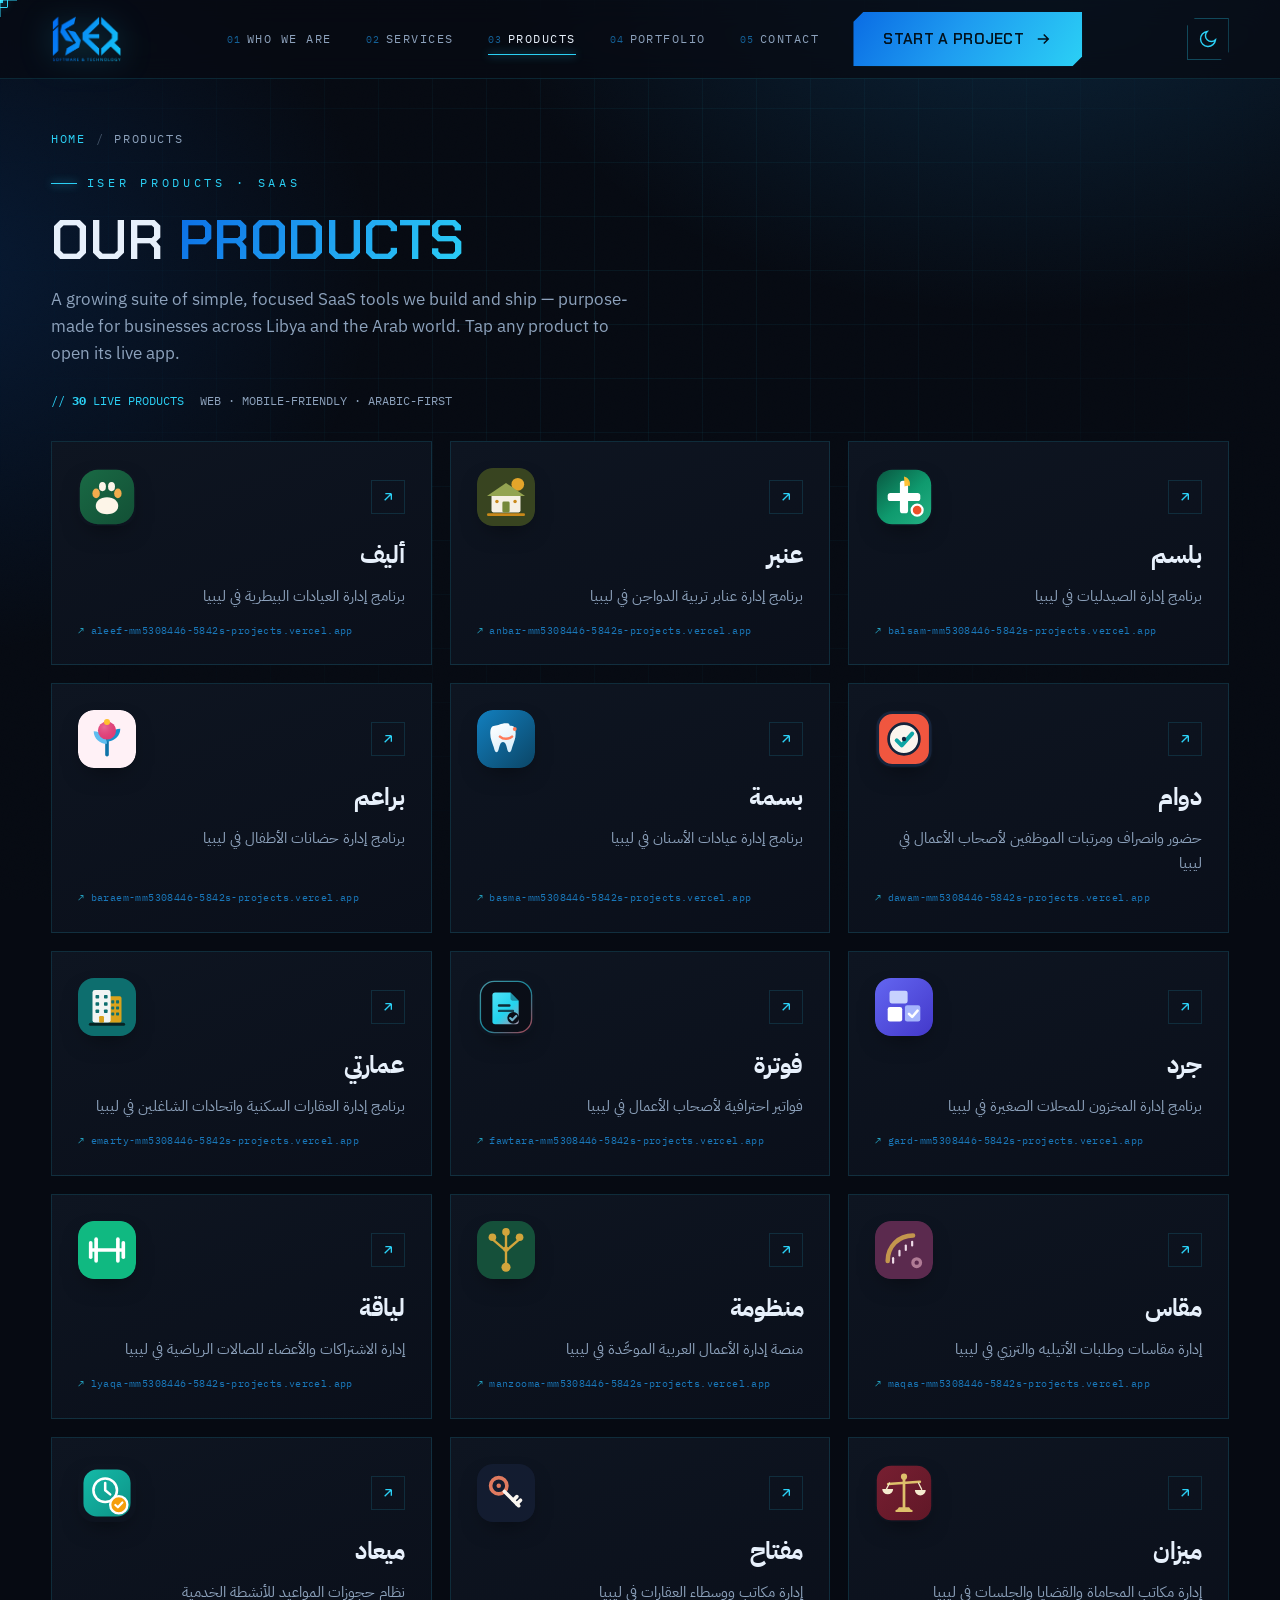
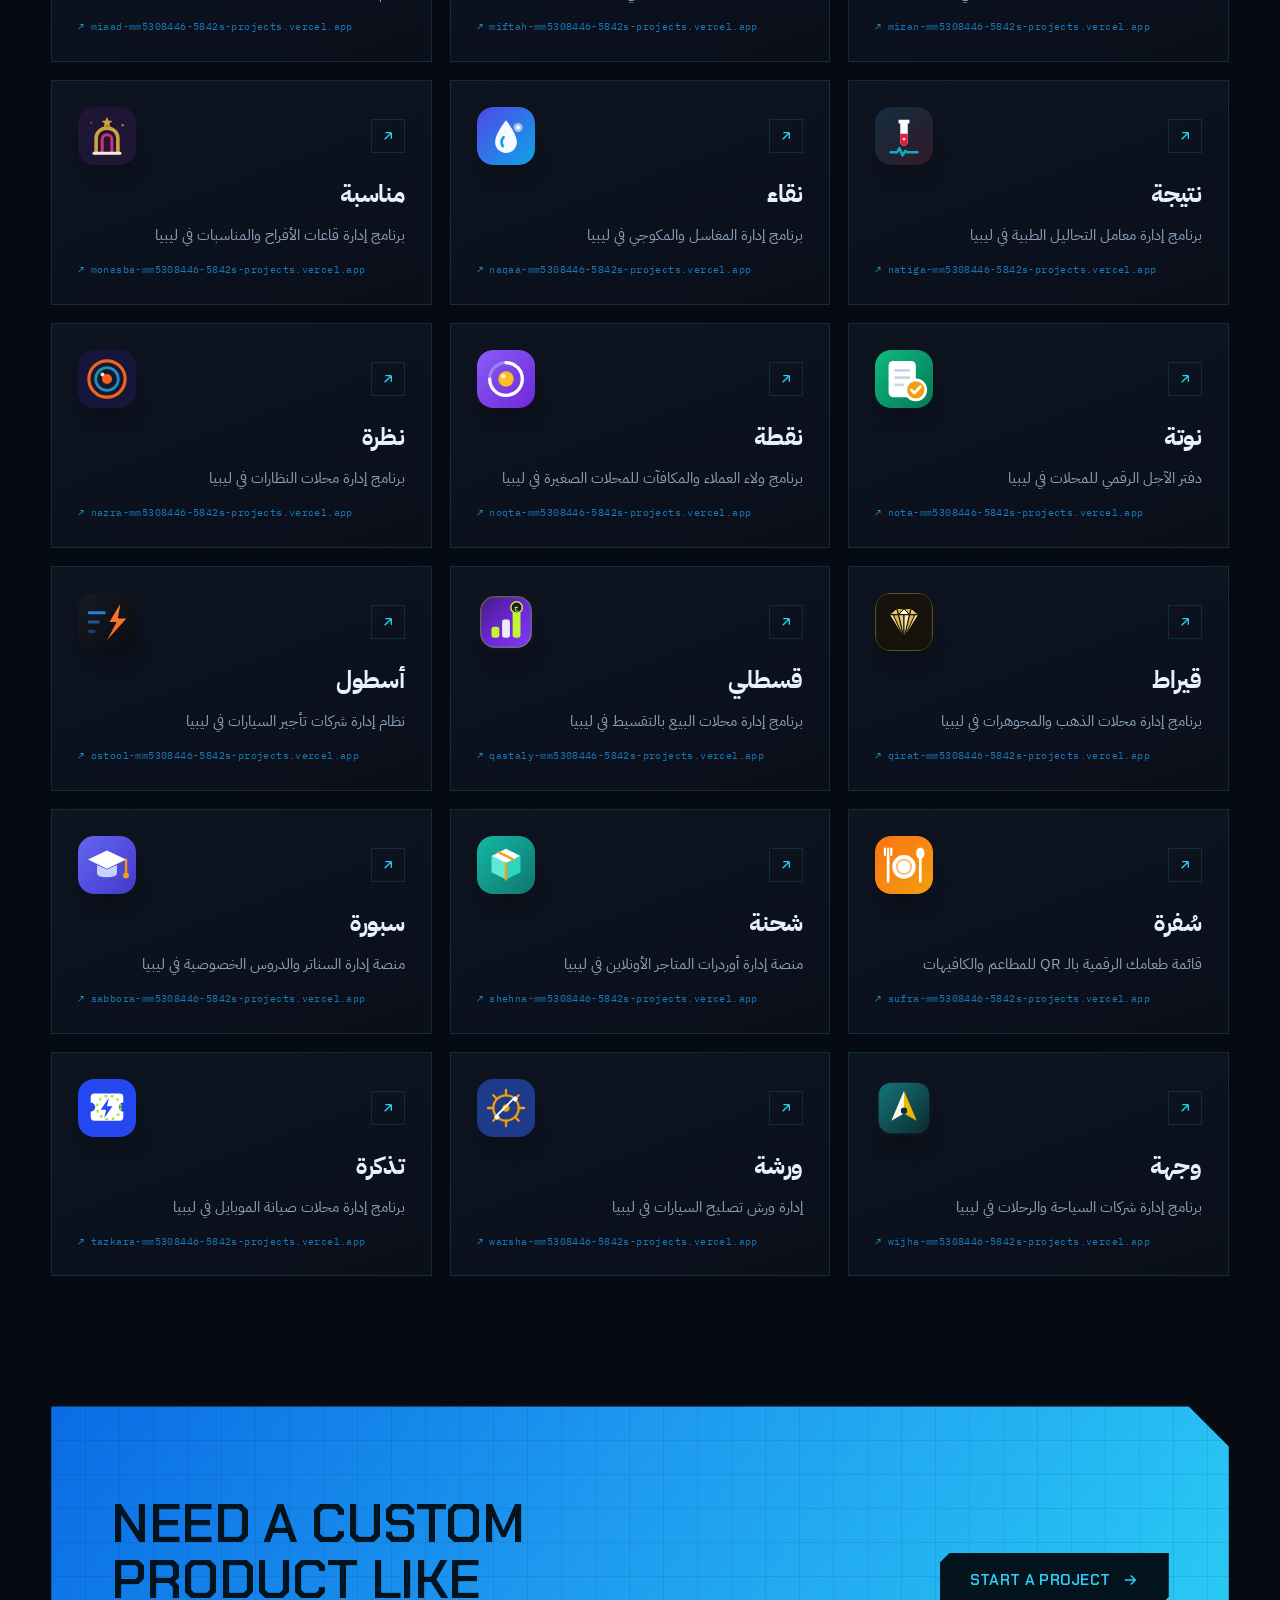
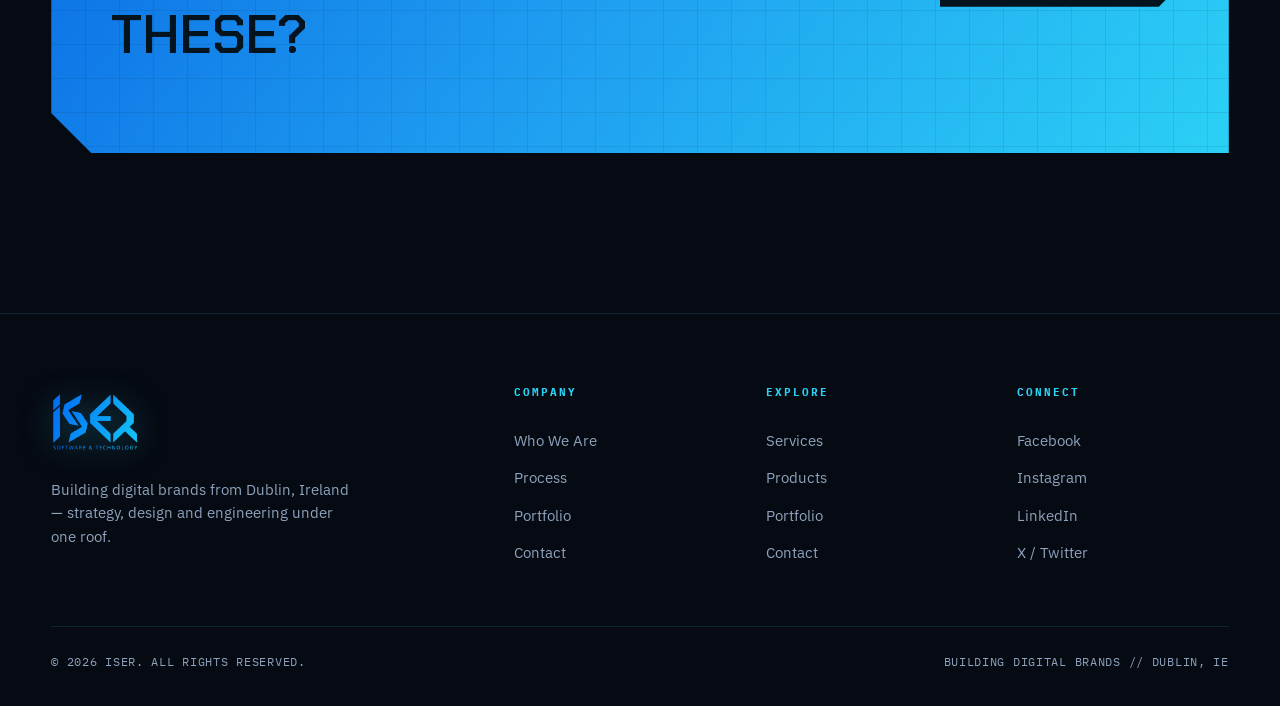
==== commit 5cae063d: "Products: localize copy Egypt→Libya (ليبيا) Co-Authored-By: Claude Opus 4.8 <noreply@anthropic.com>" ====
--- a/products.html
+++ b/products.html
@@ -4,7 +4,7 @@
 <meta charset="UTF-8" />
 <meta name="viewport" content="width=device-width, initial-scale=1.0" />
 <title>Products — ISER Software &amp; Technology</title>
-<meta name="description" content="ISER products — a suite of simple, powerful Arabic SaaS tools for businesses in Egypt: clinics, invoicing, inventory, bookings, schools and more." />
+<meta name="description" content="ISER products — a suite of simple, powerful Arabic SaaS tools for businesses in Libya: clinics, invoicing, inventory, bookings, schools and more." />
 <meta name="theme-color" content="#060A12" />
 <link rel="icon" href="data:image/svg+xml,%3Csvg xmlns='http://www.w3.org/2000/svg' viewBox='0 0 40 44'%3E%3Cdefs%3E%3ClinearGradient id='g' x1='0' y1='0' x2='1' y2='1'%3E%3Cstop offset='0' stop-color='%230A6CE4'/%3E%3Cstop offset='1' stop-color='%232BD0F5'/%3E%3C/linearGradient%3E%3C/defs%3E%3Cpath d='M2 7 L9 4 L9 33 L2 36 Z' fill='url(%23g)'/%3E%3Cpath d='M14 4 L26 9 L20 14 L14 11 Z' fill='url(%23g)'/%3E%3Cpath d='M14 16 L26 11 L26 21 L14 26 Z' fill='url(%23g)'/%3E%3Cpath d='M14 28 L26 23 L20 33 L14 40 Z' fill='url(%23g)'/%3E%3Cpath d='M30 4 L38 9 L38 20 L30 24 L34 14 Z' fill='url(%23g)'/%3E%3Cpath d='M30 26 L38 23 L38 40 L30 40 Z' fill='url(%23g)'/%3E%3C/svg%3E" />
 <script>(function(){try{if(localStorage.getItem('iser-theme')==='light')document.documentElement.setAttribute('data-theme','light');}catch(e){}})();</script>
@@ -63,7 +63,7 @@
   <div class="section-head reveal show" style="margin-bottom:30px">
     <span class="eyebrow">ISER PRODUCTS · SaaS</span>
     <h2>Our <span class="grad-text">Products</span></h2>
-    <p class="lead">A growing suite of simple, focused SaaS tools we build and ship — purpose-made for businesses across Egypt and the Arab world. Tap any product to open its live app.</p>
+    <p class="lead">A growing suite of simple, focused SaaS tools we build and ship — purpose-made for businesses across Libya and the Arab world. Tap any product to open its live app.</p>
     <div class="products-meta">
       <span>// <b id="pcount">0</b> LIVE PRODUCTS</span>
       <span style="color:var(--muted)">WEB · MOBILE-FRIENDLY · ARABIC-FIRST</span>
@@ -126,7 +126,7 @@
 
 <script>
 /* ===== products data (injected at build) ===== */
-var PRODUCTS=[{"slug":"aleef","name":"أليف","tagline":"برنامج إدارة العيادات البيطرية في مصر"},{"slug":"anbar","name":"عنبر","tagline":"برنامج إدارة عنابر تربية الدواجن في مصر"},{"slug":"balsam","name":"بلسم","tagline":"برنامج إدارة الصيدليات في مصر"},{"slug":"baraem","name":"براعم","tagline":"برنامج إدارة حضانات الأطفال في مصر"},{"slug":"basma","name":"بسمة","tagline":"برنامج إدارة عيادات الأسنان في مصر"},{"slug":"dawam","name":"دوام","tagline":"حضور وانصراف ومرتبات الموظفين لأصحاب الأعمال في مصر"},{"slug":"emarty","name":"عمارتي","tagline":"برنامج إدارة العقارات السكنية واتحادات الشاغلين في مصر"},{"slug":"fawtara","name":"فوترة","tagline":"فواتير احترافية لأصحاب الأعمال في مصر"},{"slug":"gard","name":"جرد","tagline":"برنامج إدارة المخزون للمحلات الصغيرة في مصر"},{"slug":"lyaqa","name":"لياقة","tagline":"إدارة الاشتراكات والأعضاء للصالات الرياضية في مصر"},{"slug":"manzooma","name":"منظومة","tagline":"منصة إدارة الأعمال العربية الموحَّدة في مصر"},{"slug":"maqas","name":"مقاس","tagline":"إدارة مقاسات وطلبات الأتيليه والترزي في مصر"},{"slug":"miaad","name":"ميعاد","tagline":"نظام حجوزات المواعيد للأنشطة الخدمية"},{"slug":"miftah","name":"مفتاح","tagline":"إدارة مكاتب ووسطاء العقارات في مصر"},{"slug":"mizan","name":"ميزان","tagline":"إدارة مكاتب المحاماة والقضايا والجلسات في مصر"},{"slug":"monasba","name":"مناسبة","tagline":"برنامج إدارة قاعات الأفراح والمناسبات في مصر"},{"slug":"naqaa","name":"نقاء","tagline":"برنامج إدارة المغاسل والمكوجي في مصر"},{"slug":"natiga","name":"نتيجة","tagline":"برنامج إدارة معامل التحاليل الطبية في مصر"},{"slug":"nazra","name":"نظرة","tagline":"برنامج إدارة محلات النظارات في مصر"},{"slug":"noqta","name":"نقطة","tagline":"برنامج ولاء العملاء والمكافآت للمحلات الصغيرة في مصر"},{"slug":"nota","name":"نوتة","tagline":"دفتر الآجل الرقمي للمحلات في مصر"},{"slug":"ostool","name":"أسطول","tagline":"نظام إدارة شركات تأجير السيارات في مصر"},{"slug":"qastaly","name":"قسطلي","tagline":"برنامج إدارة محلات البيع بالتقسيط في مصر"},{"slug":"qirat","name":"قيراط","tagline":"برنامج إدارة محلات الذهب والمجوهرات في مصر"},{"slug":"sabbora","name":"سبورة","tagline":"منصة إدارة السناتر والدروس الخصوصية في مصر"},{"slug":"shehna","name":"شحنة","tagline":"منصة إدارة أوردرات المتاجر الأونلاين في مصر"},{"slug":"sufra","name":"سُفرة","tagline":"قائمة طعامك الرقمية بالـ QR للمطاعم والكافيهات"},{"slug":"tazkara","name":"تذكرة","tagline":"برنامج إدارة محلات صيانة الموبايل في مصر"},{"slug":"warsha","name":"ورشة","tagline":"إدارة ورش تصليح السيارات في مصر"},{"slug":"wijha","name":"وجهة","tagline":"برنامج إدارة شركات السياحة والرحلات في مصر"}];
+var PRODUCTS=[{"slug":"aleef","name":"أليف","tagline":"برنامج إدارة العيادات البيطرية في ليبيا"},{"slug":"anbar","name":"عنبر","tagline":"برنامج إدارة عنابر تربية الدواجن في ليبيا"},{"slug":"balsam","name":"بلسم","tagline":"برنامج إدارة الصيدليات في ليبيا"},{"slug":"baraem","name":"براعم","tagline":"برنامج إدارة حضانات الأطفال في ليبيا"},{"slug":"basma","name":"بسمة","tagline":"برنامج إدارة عيادات الأسنان في ليبيا"},{"slug":"dawam","name":"دوام","tagline":"حضور وانصراف ومرتبات الموظفين لأصحاب الأعمال في ليبيا"},{"slug":"emarty","name":"عمارتي","tagline":"برنامج إدارة العقارات السكنية واتحادات الشاغلين في ليبيا"},{"slug":"fawtara","name":"فوترة","tagline":"فواتير احترافية لأصحاب الأعمال في ليبيا"},{"slug":"gard","name":"جرد","tagline":"برنامج إدارة المخزون للمحلات الصغيرة في ليبيا"},{"slug":"lyaqa","name":"لياقة","tagline":"إدارة الاشتراكات والأعضاء للصالات الرياضية في ليبيا"},{"slug":"manzooma","name":"منظومة","tagline":"منصة إدارة الأعمال العربية الموحَّدة في ليبيا"},{"slug":"maqas","name":"مقاس","tagline":"إدارة مقاسات وطلبات الأتيليه والترزي في ليبيا"},{"slug":"miaad","name":"ميعاد","tagline":"نظام حجوزات المواعيد للأنشطة الخدمية"},{"slug":"miftah","name":"مفتاح","tagline":"إدارة مكاتب ووسطاء العقارات في ليبيا"},{"slug":"mizan","name":"ميزان","tagline":"إدارة مكاتب المحاماة والقضايا والجلسات في ليبيا"},{"slug":"monasba","name":"مناسبة","tagline":"برنامج إدارة قاعات الأفراح والمناسبات في ليبيا"},{"slug":"naqaa","name":"نقاء","tagline":"برنامج إدارة المغاسل والمكوجي في ليبيا"},{"slug":"natiga","name":"نتيجة","tagline":"برنامج إدارة معامل التحاليل الطبية في ليبيا"},{"slug":"nazra","name":"نظرة","tagline":"برنامج إدارة محلات النظارات في ليبيا"},{"slug":"noqta","name":"نقطة","tagline":"برنامج ولاء العملاء والمكافآت للمحلات الصغيرة في ليبيا"},{"slug":"nota","name":"نوتة","tagline":"دفتر الآجل الرقمي للمحلات في ليبيا"},{"slug":"ostool","name":"أسطول","tagline":"نظام إدارة شركات تأجير السيارات في ليبيا"},{"slug":"qastaly","name":"قسطلي","tagline":"برنامج إدارة محلات البيع بالتقسيط في ليبيا"},{"slug":"qirat","name":"قيراط","tagline":"برنامج إدارة محلات الذهب والمجوهرات في ليبيا"},{"slug":"sabbora","name":"سبورة","tagline":"منصة إدارة السناتر والدروس الخصوصية في ليبيا"},{"slug":"shehna","name":"شحنة","tagline":"منصة إدارة أوردرات المتاجر الأونلاين في ليبيا"},{"slug":"sufra","name":"سُفرة","tagline":"قائمة طعامك الرقمية بالـ QR للمطاعم والكافيهات"},{"slug":"tazkara","name":"تذكرة","tagline":"برنامج إدارة محلات صيانة الموبايل في ليبيا"},{"slug":"warsha","name":"ورشة","tagline":"إدارة ورش تصليح السيارات في ليبيا"},{"slug":"wijha","name":"وجهة","tagline":"برنامج إدارة شركات السياحة والرحلات في ليبيا"}];
 var SCOPE='mm5308446-5842s-projects';
 
 (function(){
